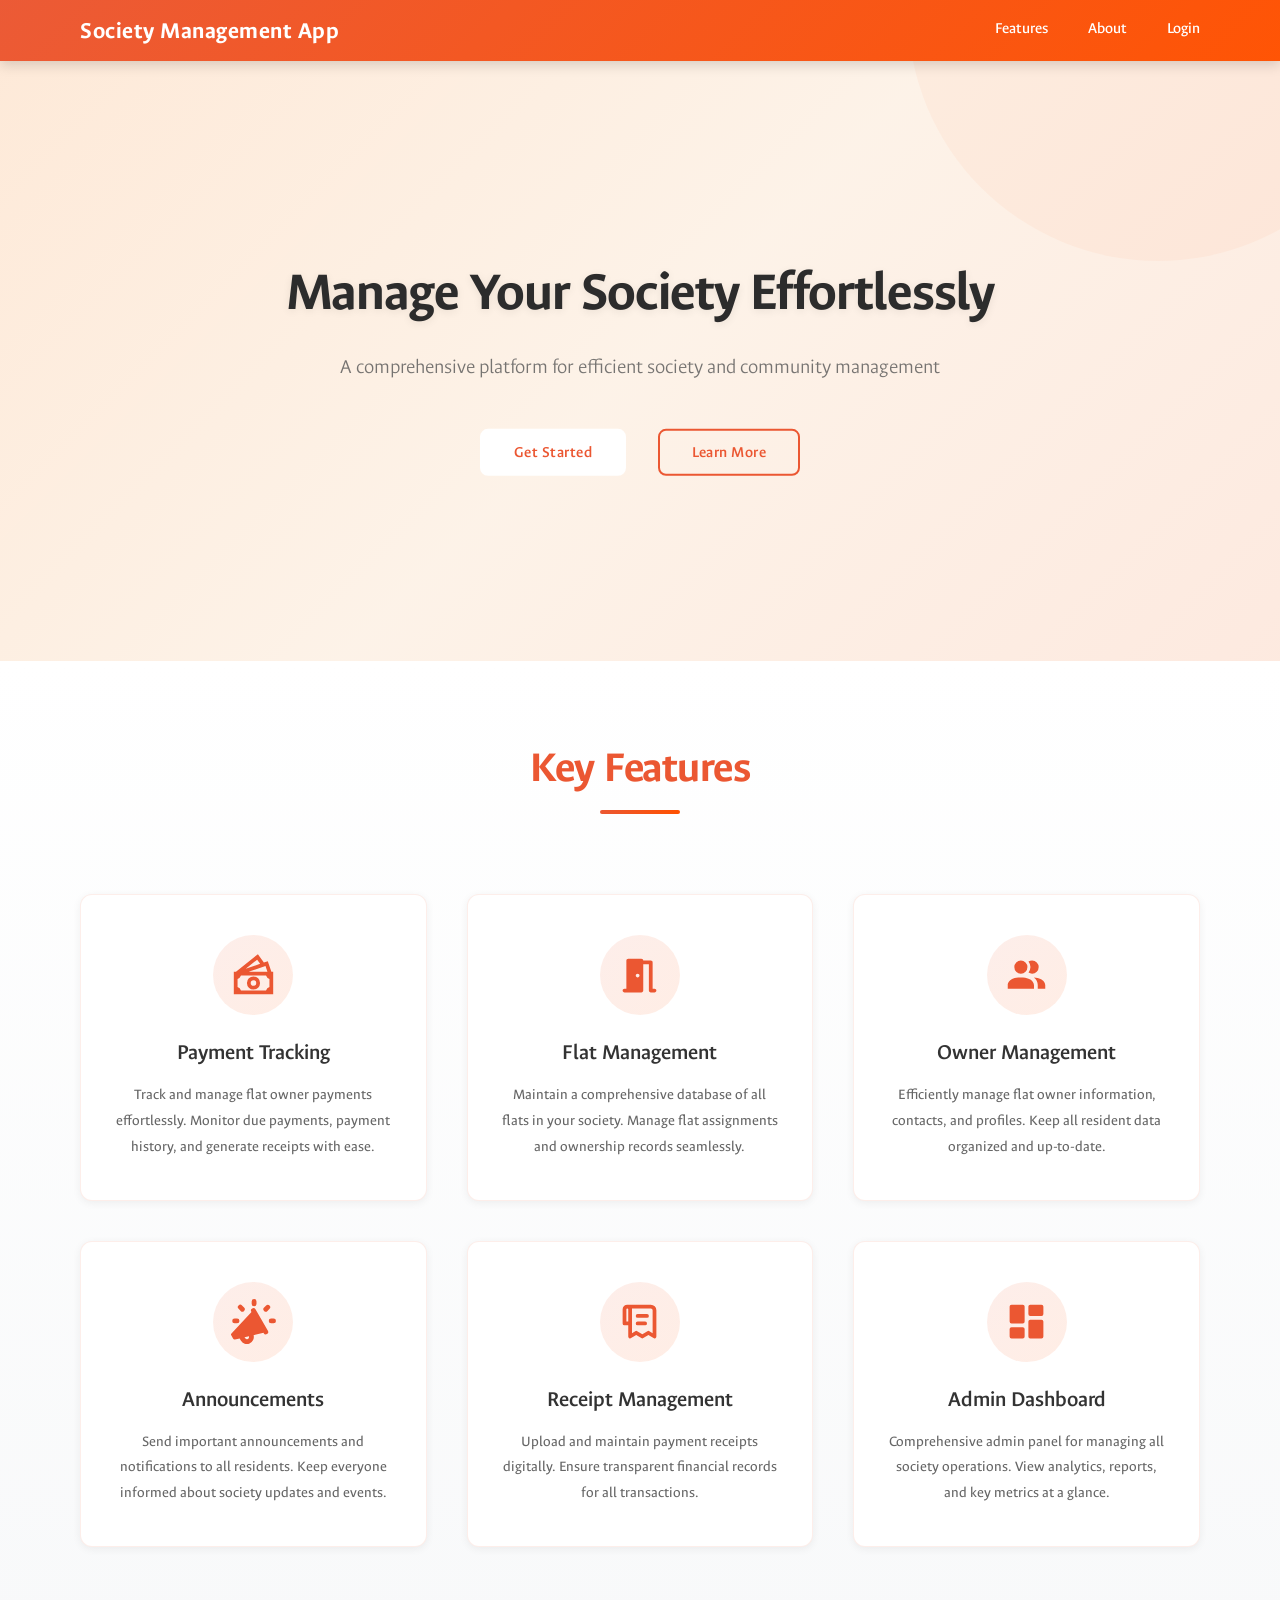
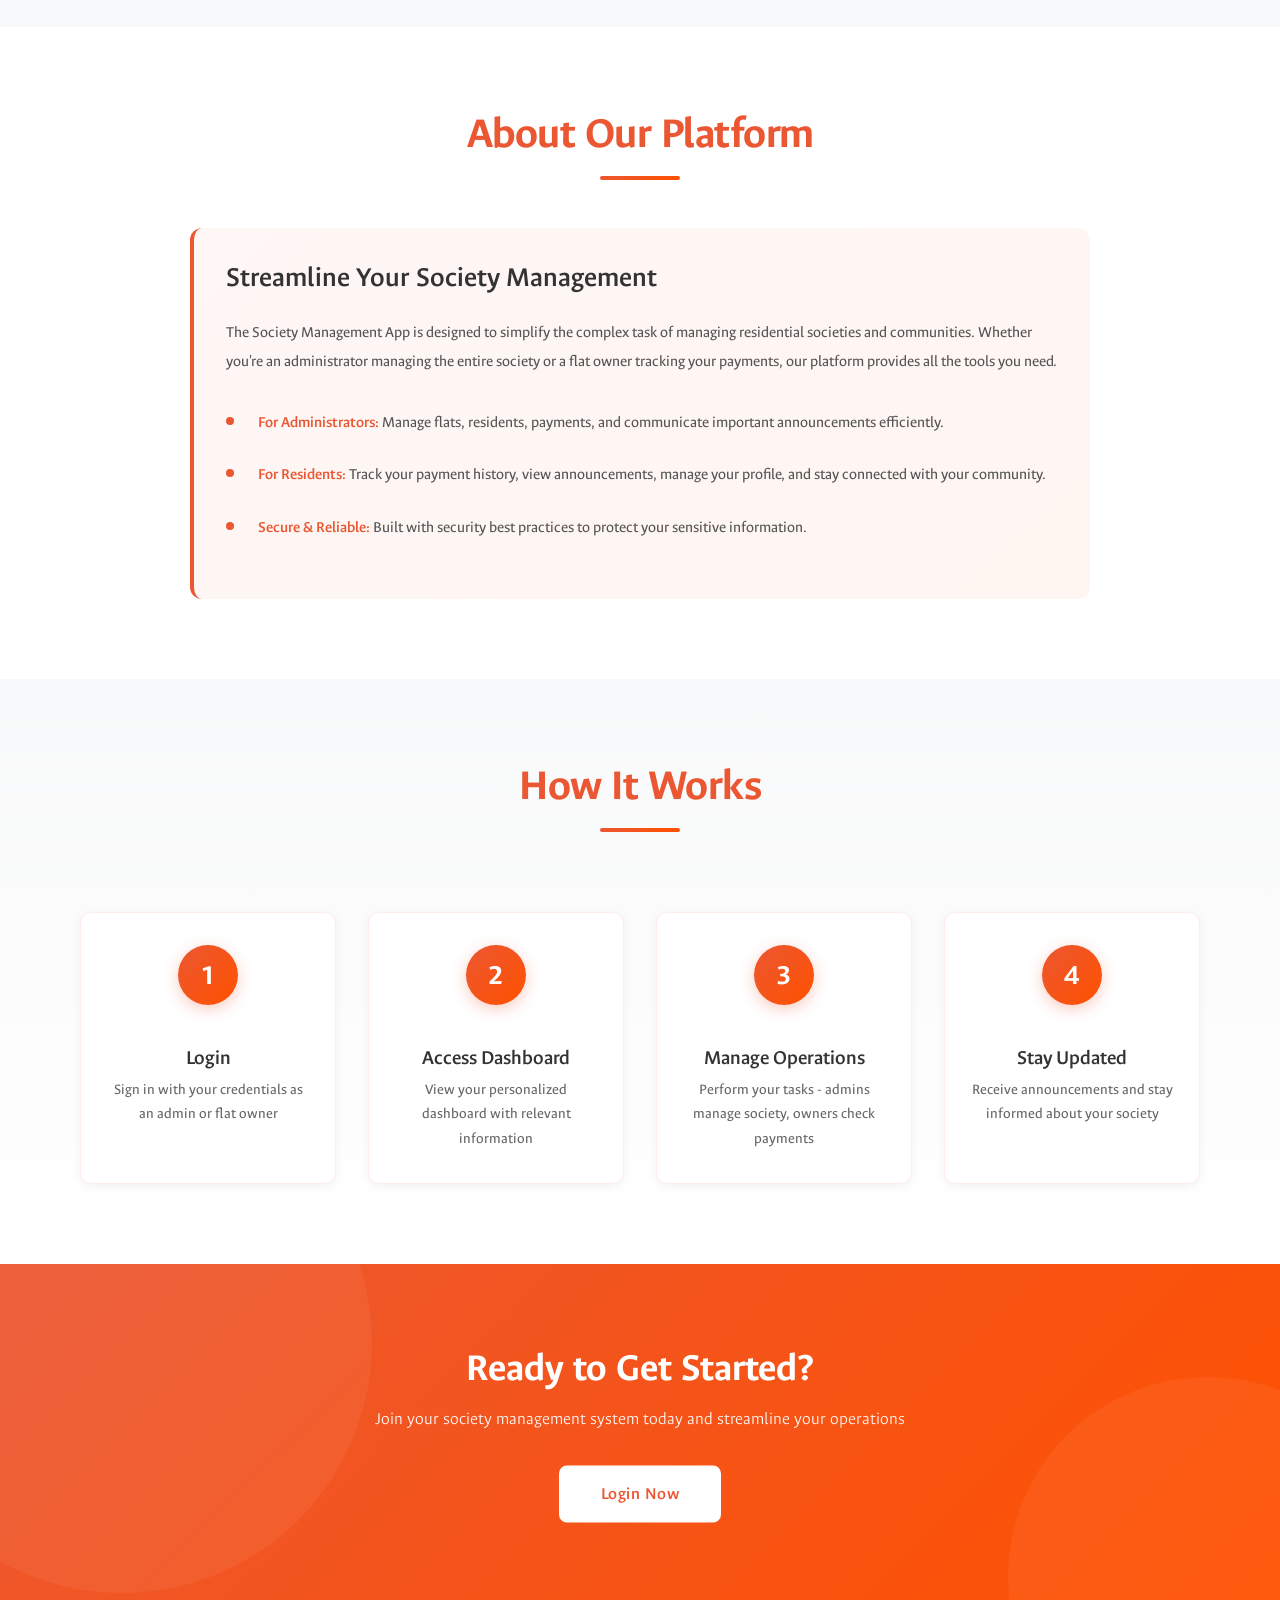
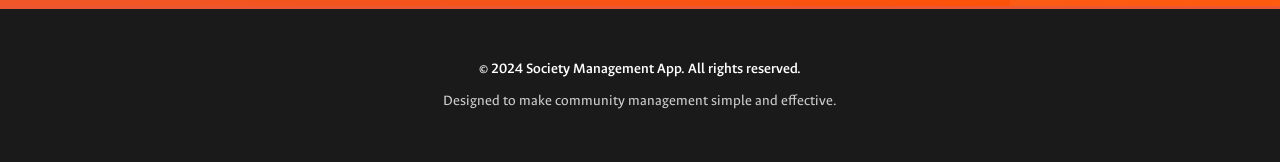
==== src/templates/index.html @ 11483c77 "Initial commit" ====
<!DOCTYPE html>
<html lang="en">
<head>
    <meta charset="UTF-8">
    <meta http-equiv="X-UA-Compatible" content="IE=edge">
    <meta name="viewport" content="width=device-width, initial-scale=1.0">
    <title>Society Management App - Manage Your Community Efficiently</title>

    <link rel="stylesheet" href="../static/styles/general.css">
    <link rel="stylesheet" href="../static/styles/homePage.css">
</head>
<body>
    <!-- Navigation Header -->
    <header>
        <p>Society Management App</p>
        <div class="links">
            <a href="#features">Features</a>
            <a href="#about">About</a>
            <a href="/login">Login</a>
        </div>
    </header>

    <!-- Hero Section -->
    <section class="hero">
        <div class="hero-content">
            <h1>Manage Your Society Effortlessly</h1>
            <p>A comprehensive platform for efficient society and community management</p>
            <div class="hero-buttons">
                <a href="/login" class="btn btn-primary">
                    <span class="button-top">Get Started</span>
                </a>
                <a href="#features" class="btn btn-secondary">
                    <span class="button-top">Learn More</span>
                </a>
            </div>
        </div>
    </section>

    <!-- Features Section -->
    <section id="features" class="features">
        <h2>Key Features</h2>
        <div class="features-grid">
            <!-- Feature 1: Payment Management -->
            <div class="feature-card">
                <div class="feature-icon">
                    <svg xmlns="http://www.w3.org/2000/svg" width="48" height="48" viewBox="0 0 24 24">
                        <path fill="currentColor" d="M12 12.5a3.5 3.5 0 1 0 0 7a3.5 3.5 0 0 0 0-7M10.5 16a1.5 1.5 0 1 1 3 0a1.5 1.5 0 0 1-3 0"/>
                        <path fill="currentColor" d="M17.526 5.116L14.347.659L2.658 9.997L2.01 9.99V10H1.5v12h21V10h-.962l-1.914-5.599zM19.425 10H9.397l7.469-2.546l1.522-.487zM15.55 5.79L7.84 8.418l6.106-4.878zM3.5 18.169v-4.34A3 3 0 0 0 5.33 12h13.34a3 3 0 0 0 1.83 1.83v4.34A3 3 0 0 0 18.67 20H5.332A3.01 3.01 0 0 0 3.5 18.169"/>
                    </svg>
                </div>
                <h3>Payment Tracking</h3>
                <p>Track and manage flat owner payments effortlessly. Monitor due payments, payment history, and generate receipts with ease.</p>
            </div>

            <!-- Feature 2: Flat Management -->
            <div class="feature-card">
                <div class="feature-icon">
                    <svg xmlns="http://www.w3.org/2000/svg" width="48" height="48" viewBox="0 0 24 24">
                        <path fill="currentColor" d="M4 21q-.425 0-.712-.288T3 20t.288-.712T4 19h1V4q0-.425.288-.712T6 3h7q.425 0 .713.288T14 4h4q.425 0 .713.288T19 5v14h1q.425 0 .713.288T21 20t-.288.713T20 21h-2q-.425 0-.712-.288T17 20V6h-3v14q0 .425-.288.713T13 21zm8-9q0-.425-.288-.712T11 11t-.712.288T10 12t.288.713T11 13t.713-.288T12 12"/>
                    </svg>
                </div>
                <h3>Flat Management</h3>
                <p>Maintain a comprehensive database of all flats in your society. Manage flat assignments and ownership records seamlessly.</p>
            </div>

            <!-- Feature 3: Owner Directory -->
            <div class="feature-card">
                <div class="feature-icon">
                    <svg xmlns="http://www.w3.org/2000/svg" width="48" height="48" viewBox="0 0 24 24">
                        <path fill="currentColor" d="M16 17v2H2v-2s0-4 7-4s7 4 7 4m-3.5-9.5A3.5 3.5 0 1 0 9 11a3.5 3.5 0 0 0 3.5-3.5m3.44 5.5A5.32 5.32 0 0 1 18 17v2h4v-2s0-3.63-6.06-4M15 4a3.4 3.4 0 0 0-1.93.59a5 5 0 0 1 0 5.82A3.4 3.4 0 0 0 15 11a3.5 3.5 0 0 0 0-7"/>
                    </svg>
                </div>
                <h3>Owner Management</h3>
                <p>Efficiently manage flat owner information, contacts, and profiles. Keep all resident data organized and up-to-date.</p>
            </div>

            <!-- Feature 4: Announcements -->
            <div class="feature-card">
                <div class="feature-icon">
                    <svg xmlns="http://www.w3.org/2000/svg" width="48" height="48" viewBox="0 0 14 14">
                        <path fill="currentColor" fill-rule="evenodd" d="M7.933.767a.75.75 0 0 0-1.5 0v.754a.75.75 0 0 0 1.5 0zM6.595 2.928a.75.75 0 0 1 1.024.275l3.858 6.681a.75.75 0 0 1-1.299.75l-.055-.096l-3.092.718a2.171 2.171 0 0 1-3.97 1.664l-.002-.003l-.376-.651l-1.454.337a.5.5 0 0 1-.546-.237l-.609-1.055a.5.5 0 0 1 .068-.591l6.235-6.67l-.057-.097a.75.75 0 0 1 .275-1.025M4.21 11.911l1.357-.315a.671.671 0 0 1-1.21.57zm9.78-5.088a.75.75 0 0 1-.75.75h-.754a.75.75 0 0 1 0-1.5h.753a.75.75 0 0 1 .75.75Zm-12.108.75a.75.75 0 1 0 0-1.5h-.754a.75.75 0 1 0 0 1.5zm2.182-3.868a.75.75 0 0 1-1.06 0l-.634-.634a.75.75 0 1 1 1.06-1.06l.635.633a.75.75 0 0 1 0 1.061Zm7.932-.634a.75.75 0 0 0-1.06-1.06l-.642.64a.75.75 0 1 0 1.061 1.061z" clip-rule="evenodd"/>
                    </svg>
                </div>
                <h3>Announcements</h3>
                <p>Send important announcements and notifications to all residents. Keep everyone informed about society updates and events.</p>
            </div>

            <!-- Feature 5: Receipt Management -->
            <div class="feature-card">
                <div class="feature-icon">
                    <svg xmlns="http://www.w3.org/2000/svg" width="48" height="48" viewBox="0 0 24 24">
                        <g fill="none" fill-rule="evenodd">
                            <path d="m12.594 23.258l-.012.002l-.071.035l-.02.004l-.014-.004l-.071-.036q-.016-.004-.024.006l-.004.01l-.017.428l.005.02l.01.013l.104.074l.015.004l.012-.004l.104-.074l.012-.016l.004-.017l-.017-.427q-.004-.016-.016-.018m.264-.113l-.014.002l-.184.093l-.01.01l-.003.011l.018.43l.005.012l.008.008l.201.092q.019.005.029-.008l.004-.014l-.034-.614q-.005-.019-.02-.022m-.715.002a.02.02 0 0 0-.027.006l-.006.014l-.034.614q.001.018.017.024l.015-.002l.201-.093l.01-.008l.003-.011l.018-.43l-.003-.012l-.01-.01z"/>
                            <path fill="currentColor" d="M3 5.5A2.5 2.5 0 0 1 5.5 3H18a3 3 0 0 1 3 3v14a1 1 0 0 1-1.524.852l-2.726-1.678l-2.726 1.678a1 1 0 0 1-1.048 0l-2.726-1.678l-2.726 1.678A1 1 0 0 1 6 20v-6H4a1 1 0 0 1-1-1zm5 12.71l1.726-1.062a1 1 0 0 1 1.048 0l2.726 1.678l2.726-1.678a1 1 0 0 1 1.048 0L19 18.21V6a1 1 0 0 0-1-1H7.95q.05.243.05.5zM5.5 5a.5.5 0 0 0-.5.5V12h1V5.5a.5.5 0 0 0-.5-.5M10 9a1 1 0 0 1 1-1h5a1 1 0 1 1 0 2h-5a1 1 0 0 1-1-1m0 4a1 1 0 0 1 1-1h4a1 1 0 1 1 0 2h-4a1 1 0 0 1-1-1"/>
                        </g>
                    </svg>
                </div>
                <h3>Receipt Management</h3>
                <p>Upload and maintain payment receipts digitally. Ensure transparent financial records for all transactions.</p>
            </div>

            <!-- Feature 6: Admin Dashboard -->
            <div class="feature-card">
                <div class="feature-icon">
                    <svg xmlns="http://www.w3.org/2000/svg" width="48" height="48" viewBox="0 0 24 24">
                        <path fill="currentColor" d="M3 12a1 1 0 0 0 1 1h6a1 1 0 0 0 1-1V4a1 1 0 0 0-1-1H4a1 1 0 0 0-1 1zm0 8a1 1 0 0 0 1 1h6a1 1 0 0 0 1-1v-4a1 1 0 0 0-1-1H4a1 1 0 0 0-1 1zm10 0a1 1 0 0 0 1 1h6a1 1 0 0 0 1-1v-8a1 1 0 0 0-1-1h-6a1 1 0 0 0-1 1zm1-17a1 1 0 0 0-1 1v4a1 1 0 0 0 1 1h6a1 1 0 0 0 1-1V4a1 1 0 0 0-1-1z"/>
                    </svg>
                </div>
                <h3>Admin Dashboard</h3>
                <p>Comprehensive admin panel for managing all society operations. View analytics, reports, and key metrics at a glance.</p>
            </div>
        </div>
    </section>

    <!-- About Section -->
    <section id="about" class="about">
        <h2>About Our Platform</h2>
        <div class="about-content">
            <div class="about-text">
                <h3>Streamline Your Society Management</h3>
                <p>The Society Management App is designed to simplify the complex task of managing residential societies and communities. Whether you're an administrator managing the entire society or a flat owner tracking your payments, our platform provides all the tools you need.</p>
                <ul class="about-list">
                    <li><strong>For Administrators:</strong> Manage flats, residents, payments, and communicate important announcements efficiently.</li>
                    <li><strong>For Residents:</strong> Track your payment history, view announcements, manage your profile, and stay connected with your community.</li>
                    <li><strong>Secure & Reliable:</strong> Built with security best practices to protect your sensitive information.</li>
                </ul>
            </div>
        </div>
    </section>

    <!-- How It Works Section -->
    <section class="how-it-works">
        <h2>How It Works</h2>
        <div class="steps-container">
            <div class="step">
                <div class="step-number">1</div>
                <h3>Login</h3>
                <p>Sign in with your credentials as an admin or flat owner</p>
            </div>
            <div class="step">
                <div class="step-number">2</div>
                <h3>Access Dashboard</h3>
                <p>View your personalized dashboard with relevant information</p>
            </div>
            <div class="step">
                <div class="step-number">3</div>
                <h3>Manage Operations</h3>
                <p>Perform your tasks - admins manage society, owners check payments</p>
            </div>
            <div class="step">
                <div class="step-number">4</div>
                <h3>Stay Updated</h3>
                <p>Receive announcements and stay informed about your society</p>
            </div>
        </div>
    </section>

    <!-- Call to Action Section -->
    <section class="cta-section">
        <h2>Ready to Get Started?</h2>
        <p>Join your society management system today and streamline your operations</p>
        <a href="/login" class="btn btn-primary btn-large">
            <span class="button-top">Login Now</span>
        </a>
    </section>

    <!-- Footer -->
    <footer>
        <p>&copy; 2024 Society Management App. All rights reserved.</p>
        <p>Designed to make community management simple and effective.</p>
    </footer>
</body>
</html>
---- src/static/styles/general.css ----
@import url('https://fonts.googleapis.com/css2?family=Ancizar+Sans:ital,wght@0,100..1000;1,100..1000&display=swap');

body{
    width: 100vw;
    overflow-x: hidden;
    padding: 0;
    margin: 0;

    color: black;
    font-family: "Ancizar sans", sans-serif;
}

h1{
    font-size: 5rem;
    color: rgb(235, 87, 50);
    text-align: center;
    margin: 1rem 0;
}

p{
    font-size: 1.2rem;
}

a{
    font-size: 1.2rem;
    color: rgb(255, 81, 0);
    text-decoration: none;
}

a:hover{
    opacity: 0.8;
    text-decoration: underline;
}

input{
    padding: 0.6rem 1rem;
    outline: none;

    font-family: "Ancizar sans", sans-serif;
    font-size: 1rem;
    background-color: rgb(236, 236, 236);
    border: none;
    border-radius: 7px;
    width: 20vw;
}   

input::selection{
    background-color: rgb(236, 236, 236);
}

button {
    /* Variables */
    --button_radius: 0.75em;
    --button_color: #e8e8e8;
    --button_outline_color: #000000;
    font-size: 17px;
    font-weight: bold;
    border: none;
    cursor: pointer;
    border-radius: var(--button_radius);
    background: var(--button_outline_color);

    padding-left: 0;
    padding-right: 0;
  }
  
  .button-top {
    display: block;
    box-sizing: border-box;
    border: 2px solid var(--button_outline_color);
    border-radius: var(--button_radius);
    padding: 0.75em 1.5em;
    background: var(--button_color);
    color: var(--button_outline_color);
    transform: translateY(-0.2em);
    transition: transform 0.1s ease;
  }
  
  button:hover .button-top {
    /* Pull the button upwards when hovered */
    transform: translateY(-0.33em);
  }
  
  button:active .button-top {
    /* Push the button downwards when pressed */
    transform: translateY(0);
  }


/* tablet screens */
@media only screen and (max-width: 768px){
    h1{
        font-size: 4.5rem;
    }
    p, a, input, button{
        font-size: 0.9rem;
    }
    input{
        width: 40vw;
    }
}

/* mobile screens */
@media only screen and (max-width: 425px){
    h1{
        font-size: 3.5rem;
    }
    p, a, input, button{
        font-size: 0.9rem;
    }
    input{
        width: 50vw;
    }
}
---- src/static/styles/homePage.css ----
@import url('https://fonts.googleapis.com/css2?family=Ancizar+Sans:ital,wght@0,100..1000;1,100..1000&display=swap');

* {
    margin: 0;
    padding: 0;
    box-sizing: border-box;
}

html {
    scroll-behavior: smooth;
}

body {
    font-family: "Ancizar Sans", sans-serif;
    color: #333;
    overflow-x: hidden;
}

/* ============== HEADER STYLES ============== */
header {
    position: sticky;
    top: 0;
    z-index: 1000;
    width: 100%;
    padding: 1rem 5rem;
    display: flex;
    align-items: center;
    justify-content: space-between;
    background: linear-gradient(135deg, rgba(235, 87, 50, 0.98) 0%, rgba(255, 81, 0, 0.98) 100%);
    box-shadow: 0 4px 12px rgba(0, 0, 0, 0.15);
}

header p {
    font-size: 1.5rem;
    font-weight: 700;
    color: white;
    margin: 0;
    letter-spacing: 0.5px;
}

.links {
    display: flex;
    align-items: center;
    justify-content: flex-end;
    gap: 2.5rem;
}

.links a {
    color: white;
    font-size: 1rem;
    font-weight: 500;
    text-decoration: none;
    transition: all 0.3s ease;
    position: relative;
    padding-bottom: 0.3rem;
}

.links a:hover {
    opacity: 0.8;
}

.links a::after {
    content: '';
    position: absolute;
    bottom: 0;
    left: 0;
    width: 0;
    height: 2px;
    background-color: white;
    transition: width 0.3s ease;
}

.links a:hover::after {
    width: 100%;
}

/* ============== HERO SECTION ============== */
.hero {
    background: linear-gradient(135deg, rgba(255, 200, 150, 0.3) 0%, rgba(255, 220, 180, 0.2) 50%, rgba(255, 150, 100, 0.15) 100%);
    background-color: #fdf8f5;
    color: #333;
    padding: 8rem 5rem;
    min-height: 600px;
    display: flex;
    align-items: center;
    justify-content: center;
    text-align: center;
    position: relative;
    overflow: hidden;
}

.hero::before {
    content: '';
    position: absolute;
    top: -50%;
    right: -10%;
    width: 500px;
    height: 500px;
    background: rgba(255, 150, 100, 0.08);
    border-radius: 50%;
    animation: float 6s ease-in-out infinite;
}

@keyframes float {
    0%, 100% { transform: translateY(0px); }
    50% { transform: translateY(30px); }
}

.hero-content {
    position: relative;
    z-index: 1;
    max-width: 800px;
    margin: 0 auto;
}

.hero-content h1 {
    font-size: 3.5rem;
    font-weight: 700;
    margin-bottom: 1.5rem;
    line-height: 1.2;
    letter-spacing: -1px;
    text-shadow: 0 2px 8px rgba(0, 0, 0, 0.08);
    color: #2c2c2c;
}

.hero-content p {
    font-size: 1.3rem;
    margin-bottom: 3rem;
    opacity: 0.8;
    line-height: 1.6;
    font-weight: 300;
    color: #555;
}

.hero-buttons {
    display: flex;
    gap: 2rem;
    justify-content: center;
    flex-wrap: wrap;
}

/* ============== BUTTON STYLES ============== */
.btn {
    display: inline-block;
    text-decoration: none;
    cursor: pointer;
    border: none;
    background: none;
    padding: 0;
    border-radius: 8px;
    transition: all 0.3s ease;
}

.button-top {
    display: block;
    box-sizing: border-box;
    border-radius: 8px;
    padding: 0.75em 2em;
    transform: translateY(-0.2em);
    transition: transform 0.1s ease;
    font-weight: 600;
    font-size: 1rem;
    letter-spacing: 0.5px;
}

.btn:hover .button-top {
    transform: translateY(-0.33em);
}

.btn:active .button-top {
    transform: translateY(0);
}

.btn-primary .button-top {
    background-color: white;
    color: rgb(235, 87, 50);
    border: 2px solid white;
}

.btn-primary:hover .button-top {
    background-color: rgb(245, 247, 250);
    box-shadow: 0 8px 20px rgba(0, 0, 0, 0.2);
}

.btn-secondary .button-top {
    background-color: transparent;
    color: rgb(235, 87, 50);
    border: 2px solid rgb(235, 87, 50);
}

.btn-secondary:hover .button-top {
    background-color: rgba(235, 87, 50, 0.08);
    box-shadow: 0 8px 20px rgba(235, 87, 50, 0.15);
}

.btn-large .button-top {
    padding: 1rem 2.5rem;
    font-size: 1.1rem;
}

/* ============== FEATURES SECTION ============== */
.features {
    padding: 5rem 5rem;
    background: linear-gradient(180deg, #ffffff 0%, #f8f9fa 100%);
}

.features h2 {
    font-size: 2.8rem;
    text-align: center;
    color: rgb(235, 87, 50);
    margin-bottom: 1rem;
    font-weight: 700;
    letter-spacing: -0.5px;
}

.features h2::after {
    content: '';
    display: block;
    width: 80px;
    height: 4px;
    background: linear-gradient(90deg, rgb(235, 87, 50), rgb(255, 81, 0));
    margin: 1rem auto 0;
    border-radius: 2px;
}

.features-grid {
    display: grid;
    grid-template-columns: repeat(auto-fit, minmax(320px, 1fr));
    gap: 2.5rem;
    max-width: 1400px;
    margin: 3rem auto 0;
    padding-top: 2rem;
}

.feature-card {
    background: white;
    padding: 2.5rem 2rem;
    border-radius: 12px;
    box-shadow: 0 2px 8px rgba(0, 0, 0, 0.06);
    transition: all 0.3s ease;
    text-align: center;
    border: 1px solid rgba(235, 87, 50, 0.1);
    display: flex;
    flex-direction: column;
    align-items: center;
}

.feature-card:hover {
    transform: translateY(-10px);
    box-shadow: 0 12px 30px rgba(235, 87, 50, 0.15);
    border-color: rgb(235, 87, 50);
}

.feature-icon {
    display: flex;
    align-items: center;
    justify-content: center;
    width: 80px;
    height: 80px;
    background: linear-gradient(135deg, rgba(235, 87, 50, 0.1), rgba(255, 81, 0, 0.1));
    border-radius: 50%;
    margin-bottom: 1.5rem;
    transition: all 0.3s ease;
}

.feature-card:hover .feature-icon {
    background: linear-gradient(135deg, rgb(235, 87, 50), rgb(255, 81, 0));
    transform: scale(1.1) rotate(5deg);
}

.feature-icon svg {
    width: 45px;
    height: 45px;
    color: rgb(235, 87, 50);
    transition: color 0.3s ease;
}

.feature-card:hover .feature-icon svg {
    color: white;
}

.feature-card h3 {
    font-size: 1.4rem;
    color: #333;
    margin: 0 0 1rem 0;
    font-weight: 600;
}

.feature-card p {
    color: #666;
    line-height: 1.7;
    font-size: 0.95rem;
    margin: 0;
}

/* ============== ABOUT SECTION ============== */
.about {
    padding: 5rem 5rem;
    background: white;
}

.about h2 {
    font-size: 2.8rem;
    text-align: center;
    color: rgb(235, 87, 50);
    margin-bottom: 1rem;
    font-weight: 700;
    letter-spacing: -0.5px;
}

.about h2::after {
    content: '';
    display: block;
    width: 80px;
    height: 4px;
    background: linear-gradient(90deg, rgb(235, 87, 50), rgb(255, 81, 0));
    margin: 1rem auto 0;
    border-radius: 2px;
}

.about-content {
    max-width: 900px;
    margin: 3rem auto 0;
    padding: 2rem;
    background: linear-gradient(135deg, rgba(235, 87, 50, 0.05) 0%, rgba(255, 81, 0, 0.05) 100%);
    border-radius: 12px;
    border-left: 4px solid rgb(235, 87, 50);
}

.about-text h3 {
    font-size: 1.8rem;
    color: #333;
    margin-bottom: 1.5rem;
    font-weight: 600;
}

.about-text p {
    font-size: 1rem;
    line-height: 1.8;
    color: #555;
    margin-bottom: 2rem;
}

.about-list {
    list-style: none;
    padding: 0;
    margin: 0;
}

.about-list li {
    font-size: 1rem;
    line-height: 1.8;
    color: #555;
    margin-bottom: 1.5rem;
    padding-left: 2rem;
    position: relative;
}

.about-list li::before {
    content: '';
    position: absolute;
    left: 0;
    top: 0.5rem;
    width: 8px;
    height: 8px;
    background: rgb(235, 87, 50);
    border-radius: 50%;
}

.about-list strong {
    color: rgb(235, 87, 50);
    font-weight: 600;
}

/* ============== HOW IT WORKS SECTION ============== */
.how-it-works {
    padding: 5rem 5rem;
    background: linear-gradient(180deg, #f8f9fa 0%, #ffffff 100%);
}

.how-it-works h2 {
    font-size: 2.8rem;
    text-align: center;
    color: rgb(235, 87, 50);
    margin-bottom: 1rem;
    font-weight: 700;
    letter-spacing: -0.5px;
}

.how-it-works h2::after {
    content: '';
    display: block;
    width: 80px;
    height: 4px;
    background: linear-gradient(90deg, rgb(235, 87, 50), rgb(255, 81, 0));
    margin: 1rem auto 0;
    border-radius: 2px;
}

.steps-container {
    display: grid;
    grid-template-columns: repeat(auto-fit, minmax(220px, 1fr));
    gap: 2rem;
    max-width: 1200px;
    margin: 3rem auto 0;
    padding-top: 2rem;
}

.step {
    background: white;
    padding: 2rem 1.5rem;
    border-radius: 12px;
    text-align: center;
    box-shadow: 0 2px 8px rgba(0, 0, 0, 0.06);
    transition: all 0.3s ease;
    border: 1px solid rgba(235, 87, 50, 0.1);
}

.step:hover {
    transform: translateY(-8px);
    box-shadow: 0 12px 30px rgba(235, 87, 50, 0.15);
    border-color: rgb(235, 87, 50);
}

.step-number {
    display: inline-flex;
    align-items: center;
    justify-content: center;
    width: 60px;
    height: 60px;
    background: linear-gradient(135deg, rgb(235, 87, 50), rgb(255, 81, 0));
    color: white;
    border-radius: 50%;
    font-size: 1.8rem;
    font-weight: 700;
    margin-bottom: 1.5rem;
    box-shadow: 0 4px 15px rgba(235, 87, 50, 0.3);
}

.step h3 {
    font-size: 1.3rem;
    color: #333;
    margin: 1rem 0 0.5rem 0;
    font-weight: 600;
}

.step p {
    color: #666;
    font-size: 0.95rem;
    line-height: 1.6;
    margin: 0;
}

/* ============== CTA SECTION ============== */
.cta-section {
    background: linear-gradient(135deg, rgb(235, 87, 50) 0%, rgb(255, 81, 0) 100%);
    color: white;
    padding: 5rem 5rem;
    text-align: center;
    position: relative;
    overflow: hidden;
}

.cta-section::before {
    content: '';
    position: absolute;
    top: -50%;
    left: -10%;
    width: 500px;
    height: 500px;
    background: rgba(255, 255, 255, 0.05);
    border-radius: 50%;
    animation: float 8s ease-in-out infinite;
}

.cta-section::after {
    content: '';
    position: absolute;
    bottom: -50%;
    right: -10%;
    width: 400px;
    height: 400px;
    background: rgba(255, 255, 255, 0.05);
    border-radius: 50%;
    animation: float 6s ease-in-out infinite reverse;
}

.cta-section h2 {
    font-size: 2.5rem;
    margin: 0 0 1rem 0;
    color: white;
    font-weight: 700;
    position: relative;
    z-index: 1;
}

.cta-section p {
    font-size: 1.1rem;
    margin: 0 0 2.5rem 0;
    opacity: 0.95;
    position: relative;
    z-index: 1;
    font-weight: 300;
}

.cta-section .btn {
    position: relative;
    z-index: 1;
}

/* ============== FOOTER ============== */
footer {
    background-color: #1a1a1a;
    color: #ccc;
    padding: 2.5rem 5rem;
    text-align: center;
    border-top: 3px solid rgb(235, 87, 50);
}

footer p {
    font-size: 0.95rem;
    margin: 0.5rem 0;
    line-height: 1.6;
}

footer p:first-child {
    color: white;
    font-weight: 600;
    margin-bottom: 0.5rem;
}

/* ============== RESPONSIVE DESIGN - TABLET ============== */
@media only screen and (max-width: 768px) {
    header {
        padding: 0.8rem 2.5rem;
        gap: 1.5rem;
    }

    header p {
        font-size: 1.2rem;
    }

    .links {
        gap: 1.5rem;
    }

    .links a {
        font-size: 0.9rem;
    }

    .hero {
        padding: 4rem 2.5rem;
        min-height: 450px;
    }

    .hero-content h1 {
        font-size: 2.5rem;
        margin-bottom: 1rem;
    }

    .hero-content p {
        font-size: 1.1rem;
        margin-bottom: 2rem;
    }

    .hero-buttons {
        gap: 1.5rem;
    }

    .btn-large .button-top {
        padding: 0.75rem 2rem;
        font-size: 1rem;
    }

    .features {
        padding: 4rem 2.5rem;
    }

    .features h2 {
        font-size: 2.2rem;
    }

    .features-grid {
        grid-template-columns: repeat(2, 1fr);
        gap: 1.5rem;
        margin-top: 2rem;
    }

    .feature-card {
        padding: 2rem;
    }

    .about {
        padding: 4rem 2.5rem;
    }

    .about h2 {
        font-size: 2.2rem;
    }

    .about-content {
        margin-top: 2rem;
        padding: 1.5rem;
    }

    .how-it-works {
        padding: 4rem 2.5rem;
    }

    .how-it-works h2 {
        font-size: 2.2rem;
    }

    .steps-container {
        grid-template-columns: repeat(2, 1fr);
        gap: 1.5rem;
        margin-top: 2rem;
    }

    .step {
        padding: 1.5rem;
    }

    .cta-section {
        padding: 3.5rem 2.5rem;
    }

    .cta-section h2 {
        font-size: 2rem;
    }

    .cta-section p {
        font-size: 1rem;
        margin-bottom: 1.5rem;
    }

    footer {
        padding: 2rem 2.5rem;
    }

    footer p {
        font-size: 0.9rem;
    }
}

/* ============== RESPONSIVE DESIGN - MOBILE ============== */
@media only screen and (max-width: 425px) {
    header {
        flex-direction: column;
        padding: 0.8rem 1.5rem;
        gap: 1rem;
    }

    header p {
        font-size: 1rem;
    }

    .links {
        width: 100%;
        justify-content: center;
        gap: 1rem;
    }

    .links a {
        font-size: 0.85rem;
    }

    .hero {
        padding: 2.5rem 1.5rem;
        min-height: 350px;
    }

    .hero-content h1 {
        font-size: 1.8rem;
        margin-bottom: 0.8rem;
    }

    .hero-content p {
        font-size: 0.95rem;
        margin-bottom: 1.5rem;
    }

    .hero-buttons {
        flex-direction: column;
        gap: 1rem;
        width: 100%;
    }

    .btn-large .button-top {
        padding: 0.7rem 1.5rem;
        font-size: 0.9rem;
        width: 100%;
    }

    .features {
        padding: 2.5rem 1.5rem;
    }

    .features h2 {
        font-size: 1.8rem;
        margin-bottom: 0.5rem;
    }

    .features h2::after {
        margin-top: 0.8rem;
    }

    .features-grid {
        grid-template-columns: 1fr;
        gap: 1.2rem;
        margin-top: 1.5rem;
    }

    .feature-card {
        padding: 1.5rem;
    }

    .feature-icon {
        width: 70px;
        height: 70px;
        margin-bottom: 1rem;
    }

    .feature-icon svg {
        width: 40px;
        height: 40px;
    }

    .feature-card h3 {
        font-size: 1.1rem;
        margin-bottom: 0.7rem;
    }

    .feature-card p {
        font-size: 0.85rem;
        line-height: 1.5;
    }

    .about {
        padding: 2.5rem 1.5rem;
    }

    .about h2 {
        font-size: 1.8rem;
        margin-bottom: 0.5rem;
    }

    .about h2::after {
        margin-top: 0.8rem;
    }

    .about-content {
        margin-top: 1.5rem;
        padding: 1.2rem;
    }

    .about-text h3 {
        font-size: 1.3rem;
        margin-bottom: 1rem;
    }

    .about-text p {
        font-size: 0.9rem;
        margin-bottom: 1.5rem;
        line-height: 1.6;
    }

    .about-list li {
        font-size: 0.9rem;
        margin-bottom: 1rem;
        padding-left: 1.5rem;
    }

    .how-it-works {
        padding: 2.5rem 1.5rem;
    }

    .how-it-works h2 {
        font-size: 1.8rem;
        margin-bottom: 0.5rem;
    }

    .how-it-works h2::after {
        margin-top: 0.8rem;
    }

    .steps-container {
        grid-template-columns: 1fr;
        gap: 1.2rem;
        margin-top: 1.5rem;
    }

    .step {
        padding: 1.5rem;
    }

    .step-number {
        width: 55px;
        height: 55px;
        font-size: 1.5rem;
        margin-bottom: 1rem;
    }

    .step h3 {
        font-size: 1.1rem;
        margin-top: 0.8rem;
        margin-bottom: 0.5rem;
    }

    .step p {
        font-size: 0.85rem;
        line-height: 1.5;
    }

    .cta-section {
        padding: 2.5rem 1.5rem;
    }

    .cta-section h2 {
        font-size: 1.6rem;
        margin-bottom: 0.8rem;
    }

    .cta-section p {
        font-size: 0.9rem;
        margin-bottom: 1.5rem;
    }

    footer {
        padding: 1.5rem 1.5rem;
    }

    footer p {
        font-size: 0.8rem;
        margin: 0.4rem 0;
    }
}
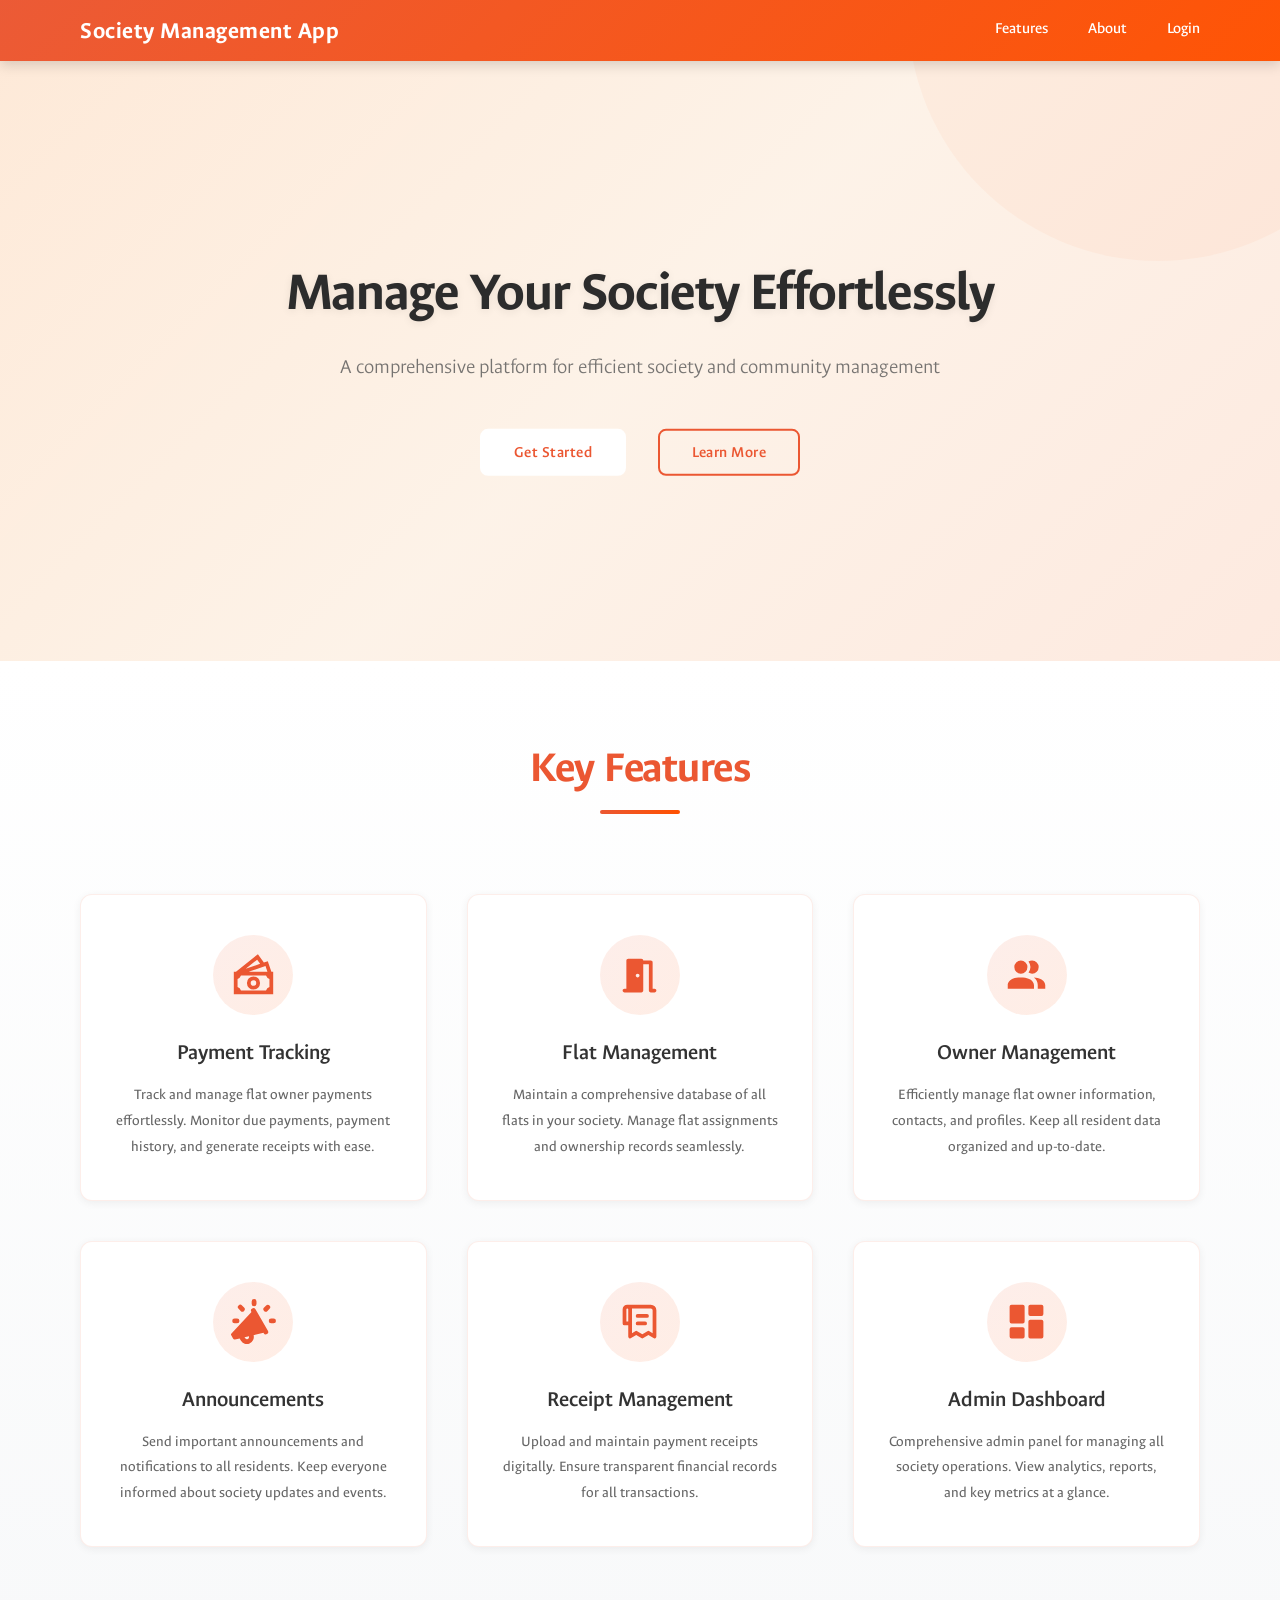
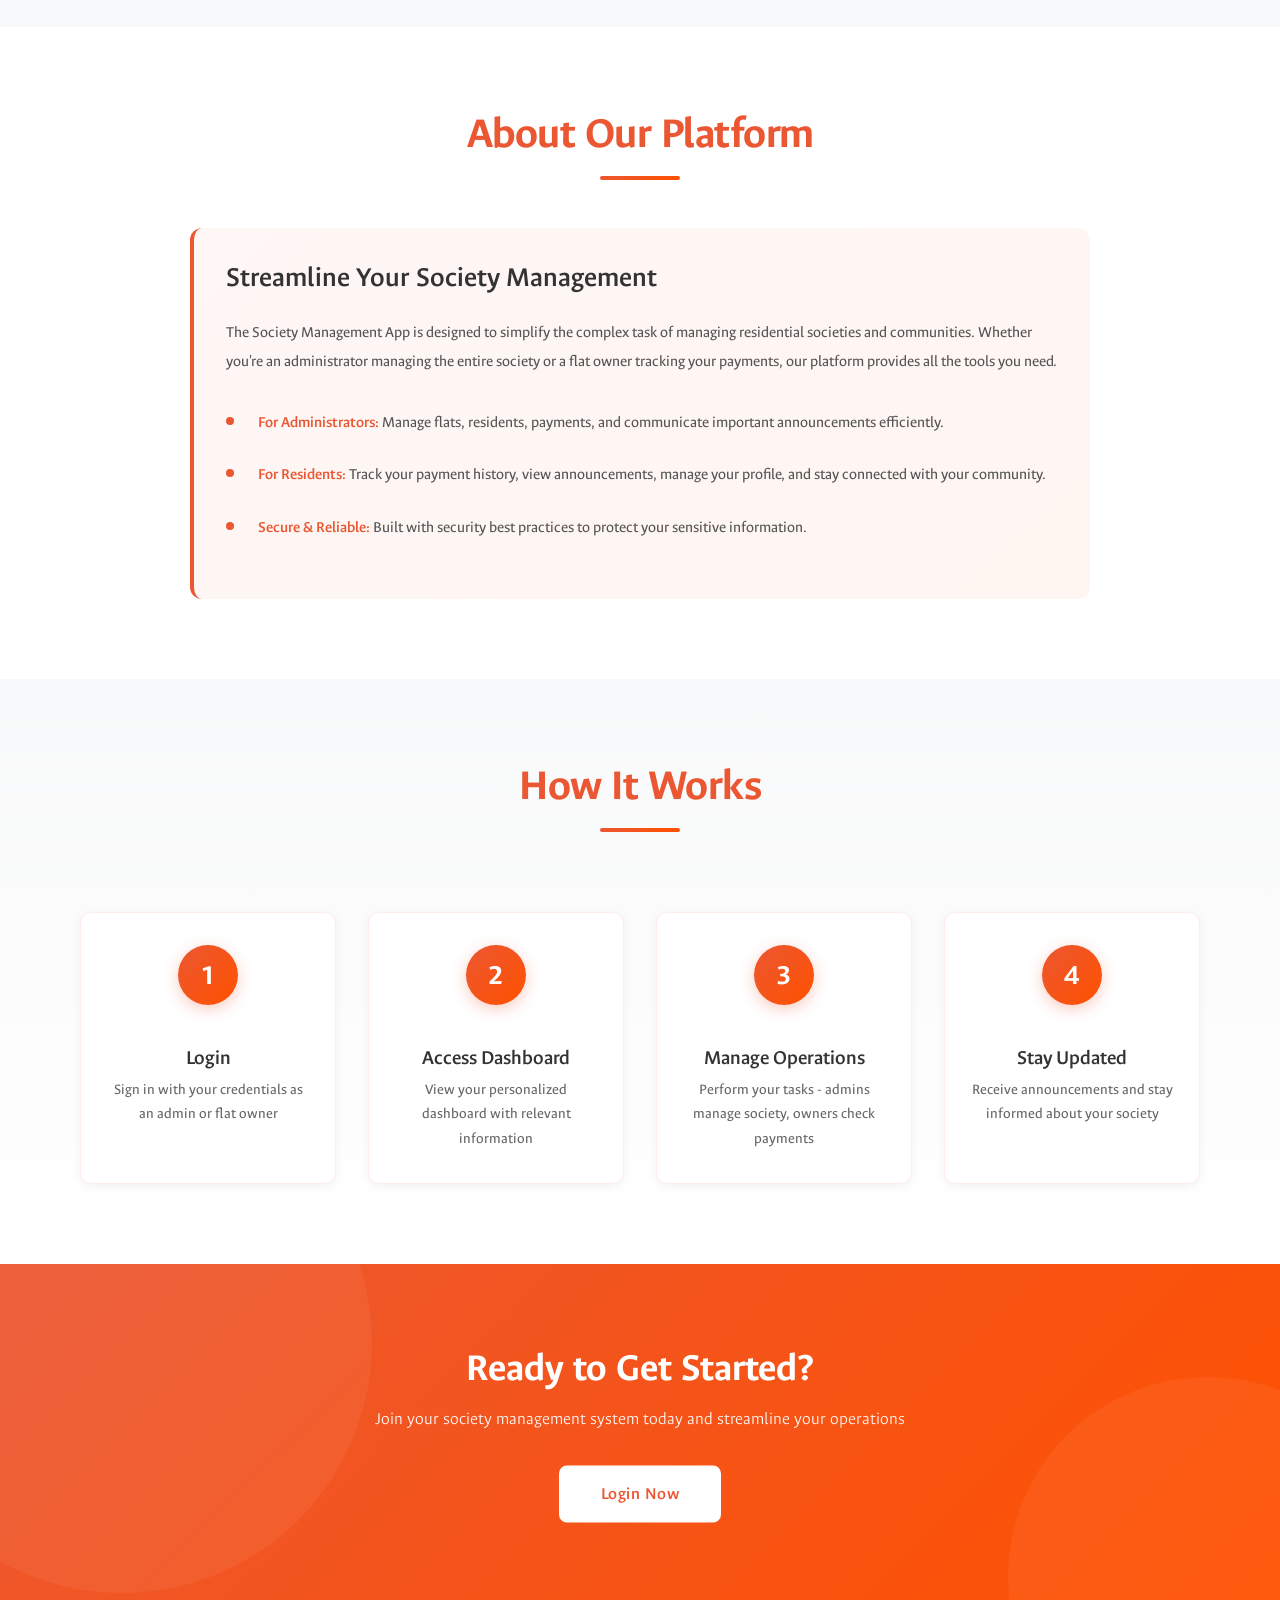
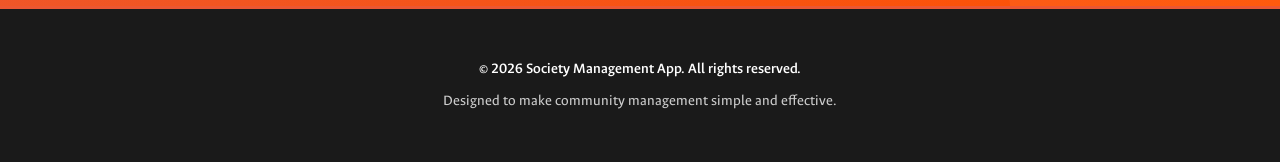
==== commit ba1c813a: "Update homepage copyright year" ====
--- a/src/templates/index.html
+++ b/src/templates/index.html
@@ -166,7 +166,7 @@
 
     <!-- Footer -->
     <footer>
-        <p>&copy; 2024 Society Management App. All rights reserved.</p>
+        <p>&copy; 2026 Society Management App. All rights reserved.</p>
         <p>Designed to make community management simple and effective.</p>
     </footer>
 </body>
